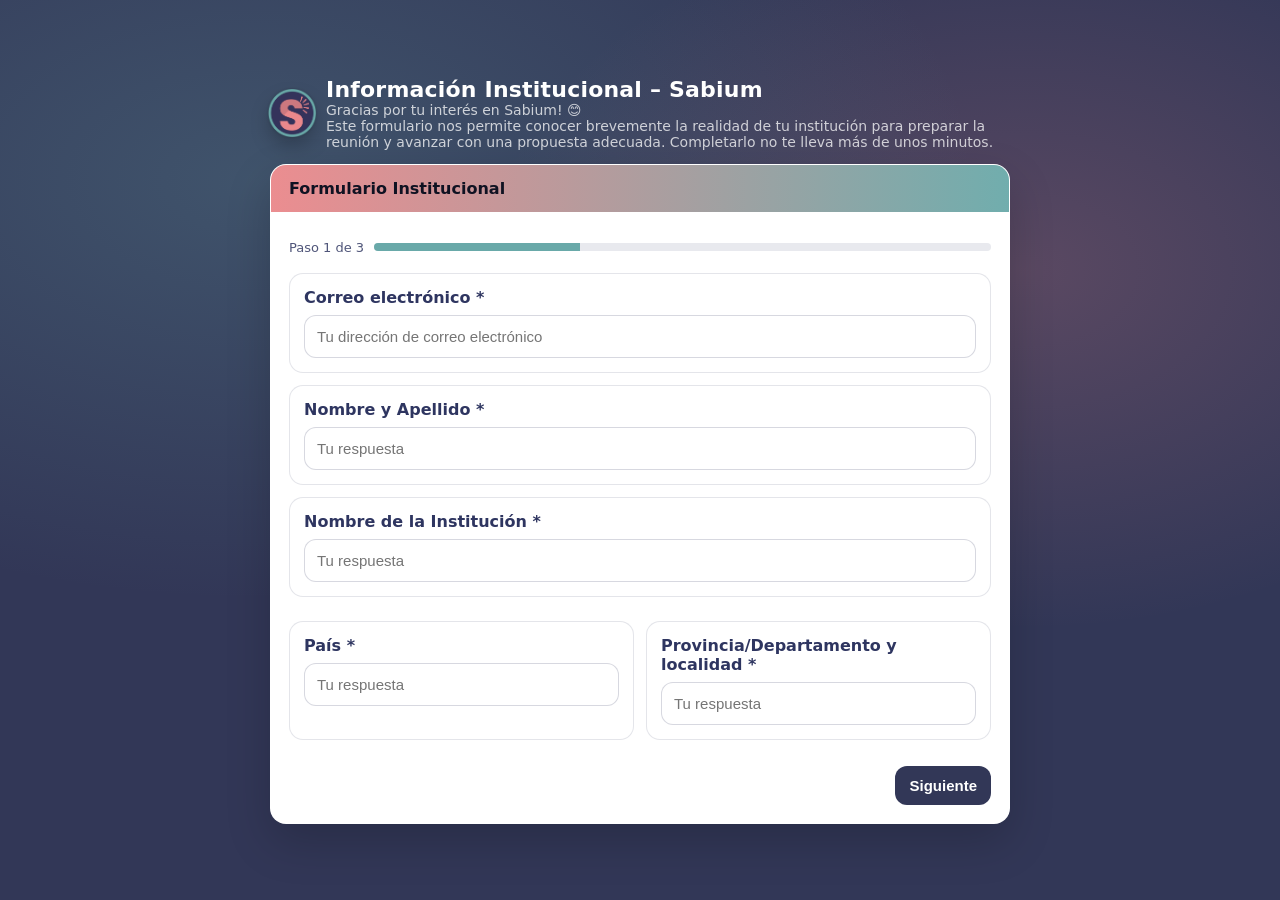
==== index.html @ 2eb3a2f1 "o" ====
<!doctype html>
<html lang="es">
<head>
  <meta charset="utf-8"/>
  <meta name="viewport" content="width=device-width, initial-scale=1"/>
  <title>Información institucional - Sabium</title>
  <link rel="icon" href="img/ISOTIPO_ISOTIPO.ico" type="image/x-icon">
  <link rel="stylesheet" href="style.css"/>

</head>
<body>
  <div class="wrap">
    <div class="brand">
      <div class="logo">
        <img src="img/ISOTIPO_ISOTIPO.png" alt="Sabium" style="width:50px; height:50px; object-fit:contain; filter: drop-shadow(0 0 1px rgba(0,0,0,.25));"/>
      </div>
      <div>
        <h1>Información Institucional – Sabium</h1>
        <p>Gracias por tu interés en Sabium! 😊 <br>
            Este formulario nos permite conocer brevemente la realidad de tu institución para preparar la reunión y avanzar con una propuesta adecuada. 
            Completarlo no te lleva más de unos minutos.</p>
      </div>
    </div>

    <div class="card">
      <div class="topbar">Formulario Institucional</div>
      <div class="content">

        <div class="progress">
          <div id="stepLabel">Paso 1 de 3</div>
          <div class="bar"><div id="barFill"></div></div>
        </div>

        <form id="f">
          <!-- STEP 1 -->
          <section class="step active" data-step="1">
            <div class="q">
              <label class="title">Correo electrónico *</label>
              <input type="email" name="email" required placeholder="Tu dirección de correo electrónico"/>
              <div class="err" data-err-for="email">Este dato es obligatorio.</div>
            </div>

            <div class="q">
              <label class="title">Nombre y Apellido *</label>
              <input type="text" name="nombre_apellido" required placeholder="Tu respuesta"/>
              <div class="err" data-err-for="nombre_apellido">Este dato es obligatorio.</div>
            </div>

            <div class="q">
              <label class="title">Nombre de la Institución *</label>
              <input type="text" name="institucion" required placeholder="Tu respuesta"/>
              <div class="err" data-err-for="institucion">Este dato es obligatorio.</div>
            </div>

            <div class="row">
              <div class="q">
                <label class="title">País *</label>
                <input type="text" name="pais" required placeholder="Tu respuesta"/>
                <div class="err" data-err-for="pais">Este dato es obligatorio.</div>
              </div>
              <div class="q">
                <label class="title">Provincia/Departamento y localidad *</label>
                <input type="text" name="provincia_departamento_localidad" required placeholder="Tu respuesta"/>
                <div class="err" data-err-for="provincia_departamento_localidad">Este dato es obligatorio.</div>
              </div>
            </div>

            <div class="actions">
              <button type="button" class="btn-primary" id="next1">Siguiente</button>
            </div>
          </section>

          <!-- STEP 2 -->
          <section class="step" data-step="2">
            <div class="q">
              <label class="title">Cargo *</label>
              <div class="choices">
                <label class="pill"><input type="radio" name="cargo" value="Equipo Directivo" required> Equipo Directivo</label>
                <label class="pill"><input type="radio" name="cargo" value="Docente" required> Docente</label>
                <label class="pill"><input type="radio" name="cargo" value="Coordinador de área" required> Coordinador de área</label>
                <label class="pill"><input type="radio" name="cargo" value="Otros" required> Otros</label>
              </div>
              <div class="hint">Si elegís “Otros”, completá el campo debajo.</div>
              <input type="text" name="cargo_otro" placeholder="Especificar (solo si corresponde)"/>
              <div class="err" data-err-for="cargo">Este dato es obligatorio.</div>
              <div class="err" data-err-for="cargo_otro">Por favor, especificá el cargo.</div>
            </div>

            <div class="q">
              <label class="title">Tipo de Institución *</label>
              <div class="choices">
                <label class="pill"><input type="radio" name="tipo_institucion" value="Privada" required> Privada</label>
                <label class="pill"><input type="radio" name="tipo_institucion" value="Pública" required> Pública</label>
                <label class="pill"><input type="radio" name="tipo_institucion" value="Privada con aporte estatal" required> Privada con aporte estatal</label>
              </div>
              <div class="err" data-err-for="tipo_institucion">Este dato es obligatorio.</div>
            </div>

            <div class="q">
              <label class="title">Niveles educativos *</label>
              <div class="choices">
                <label class="pill"><input type="checkbox" name="niveles" value="Inicial"> Inicial</label>
                <label class="pill"><input type="checkbox" name="niveles" value="Primario"> Primario</label>
                <label class="pill"><input type="checkbox" name="niveles" value="Secundario"> Secundario</label>
                <label class="pill"><input type="checkbox" name="niveles" value="Terciario/Superior"> Terciario/Superior</label>
                <label class="pill"><input type="checkbox" name="niveles" value="Otros"> Otros</label>
              </div>
              <input type="text" name="niveles_otro" placeholder="Especificar (solo si corresponde)"/>
              <div class="err" data-err-for="niveles">Seleccioná al menos una opción.</div>
              <div class="err" data-err-for="niveles_otro">Por favor, especificá “Otros”.</div>
            </div>

            <div class="q">
              <label class="title">Turnos *</label>
              <div class="choices">
                <label class="pill"><input type="checkbox" name="turnos" value="Mañana"> Turno Mañana</label>
                <label class="pill"><input type="checkbox" name="turnos" value="Tarde"> Turno Tarde</label>
                <label class="pill"><input type="checkbox" name="turnos" value="Noche"> Turno Noche</label>
                <label class="pill"><input type="checkbox" name="turnos" value="Otros"> Otros</label>
              </div>
              <input type="text" name="turnos_otro" placeholder="Especificar (solo si corresponde)"/>
              <div class="err" data-err-for="turnos">Seleccioná al menos una opción.</div>
              <div class="err" data-err-for="turnos_otro">Por favor, especificá “Otros”.</div>
            </div>

            <div class="actions">
              <button type="button" class="btn-secondary" id="back2">Atrás</button>
              <button type="button" class="btn-primary" id="next2">Siguiente</button>
            </div>
          </section>

          <!-- STEP 3 -->
          <section class="step" data-step="3">
            <div class="q">
              <label class="title">Cantidad de divisiones por curso *</label>
              <input type="number" name="divisiones_por_curso" min="1" required placeholder="Ej: 2"/>
              <div class="err" data-err-for="divisiones_por_curso">Este dato es obligatorio.</div>
            </div>

            <div class="q">
              <label class="title">Cantidad de alumnos por curso *</label>
              <div class="choices">
                <label class="pill"><input type="radio" name="alumnos_por_curso" value="Menos de 15" required> Menos de 15</label>
                <label class="pill"><input type="radio" name="alumnos_por_curso" value="Entre 15 y 25" required> Entre 15 y 25</label>
                <label class="pill"><input type="radio" name="alumnos_por_curso" value="Entre 26 y 35" required> Entre 26 y 35</label>
                <label class="pill"><input type="radio" name="alumnos_por_curso" value="Más de 35" required> Más de 35</label>
              </div>
              <div class="err" data-err-for="alumnos_por_curso">Este dato es obligatorio.</div>
            </div>

            <div class="q">
              <label class="title">Cantidad de docentes *</label>
              <div class="choices">
                <label class="pill"><input type="radio" name="docentes" value="Menos de 20" required> Menos de 20</label>
                <label class="pill"><input type="radio" name="docentes" value="20-50" required> 20-50</label>
                <label class="pill"><input type="radio" name="docentes" value="50-100" required> 50-100</label>
                <label class="pill"><input type="radio" name="docentes" value="Más de 100" required> Más de 100</label>
              </div>
              <div class="err" data-err-for="docentes">Este dato es obligatorio.</div>
            </div>

            <div class="q">
              <label class="title">¿Participará un directivo en la reunión? *</label>
              <div class="choices">
                <label class="pill"><input type="radio" name="participa_directivo" value="Sí" required> Sí</label>
                <label class="pill"><input type="radio" name="participa_directivo" value="No"> No</label>
              </div>
              <div class="error" id="directivoError" style="display:none;">
                Para poder realizar la reunión, es necesario que participe al menos un directivo.
              </div>
              <div class="err" data-err-for="participa_directivo">Este dato es obligatorio.</div>
            </div>

            <div class="actions">
              <button type="button" class="btn-secondary" id="back3">Atrás</button>
              <button type="submit" class="btn-primary" id="submitBtn">Enviar</button>
            </div>

            <div class="loading" id="loading">Enviando…</div>
          </section>
        </form>

        <!-- THANK YOU -->
        <section class="step" id="thanksStep">
          <div class="thanks">
            <img class="thanks-logo" src="img/LOGO.png" alt="Sabium2" />
            <h2>¡Gracias! ✅</h2>
            <p>Registramos la información de tu institución. Para avanzar con la propuesta, coordinamos una reunión breve, donde analizamos la realidad institucional y resolvemos consultas. <br>
                Podés elegir el día y horario que les resulte más conveniente desde el botón.</p>
            <div class="cta">
              <a class="primary" id="meetingBtn" href="https://calendar.app.google/HNyue6BYVhpkneyp8" target="_blank" rel="noopener">Agendar reunión</a>
              <a class="secondary" id="copyBtn" href="#">Copiar link</a>
              <div class="small">Si no podés agendar ahora, podés hacerlo más tarde con el mismo enlace.</div>
            </div>
          </div>
        </section>

      </div>
    </div>
  </div>

<script>
  /** CONFIG **/
  const SCRIPT_URL = "https://script.google.com/macros/s/AKfycbx9vIDt5lS8w1Vi2FKogTk0KQ9uKfLbL-kZi8SuiH22WUjSf26qRYUIFQO-_eW28dhPjQ/exec"; // <-- pegá acá tu webapp
  const STORAGE_KEY = "sabium_form_draft_v1";

  const $ = (sel) => document.querySelector(sel);
  const $$ = (sel) => Array.from(document.querySelectorAll(sel));

  const steps = $$(".step[data-step]");
  const thanksStep = $("#thanksStep");
  const stepLabel = $("#stepLabel");
  const barFill = $("#barFill");

  function setProgress(step){
    stepLabel.textContent = `Paso ${step} de 3`;
    barFill.style.width = `${(step/3)*100}%`;
  }

  function showStep(n){
    steps.forEach(s => s.classList.remove("active"));
    thanksStep.classList.remove("active");
    $(`.step[data-step="${n}"]`).classList.add("active");
    setProgress(n);
    window.scrollTo({top:0, behavior:"smooth"});
  }

  function showThanks(meetingUrl){
    steps.forEach(s => s.classList.remove("active"));
    thanksStep.classList.add("active");
    $("#meetingBtn").href = meetingUrl || "#";
    $("#copyBtn").onclick = (e) => {
      e.preventDefault();
      if (!meetingUrl) return;
      navigator.clipboard.writeText(meetingUrl);
      $("#copyBtn").textContent = "Link copiado ✅";
      setTimeout(()=> $("#copyBtn").textContent = "Copiar link", 1600);
    };
  }

  function showErr(name, show){
    const el = document.querySelector(`[data-err-for="${name}"]`);
    if (!el) return;
    el.classList.toggle("show", !!show);
  }

  function getCheckedValues(name){
    return $$(`input[name="${name}"]:checked`).map(i => i.value);
  }

  function getRadioValue(name){
    const el = $(`input[name="${name}"]:checked`);
    return el ? el.value : "";
  }

  function draftSave(){
    const f = $("#f");
    const data = formToPayload(f);
    localStorage.setItem(STORAGE_KEY, JSON.stringify(data));
  }

  function draftLoad(){
    const raw = localStorage.getItem(STORAGE_KEY);
    if (!raw) return;
    let d;
    try { d = JSON.parse(raw); } catch { return; }

    // set basic inputs
    for (const [k,v] of Object.entries(d)){
      const field = document.querySelector(`[name="${k}"]`);
      if (!field) continue;

      if (Array.isArray(v)){
        v.forEach(val=>{
          const chk = document.querySelector(`input[name="${k}"][value="${val}"]`);
          if (chk) chk.checked = true;
        });
      } else {
        // radios handled below
        if (field.type === "radio" || field.type === "checkbox") continue;
        field.value = v;
      }
    }

    // radios
    ["cargo","tipo_institucion","alumnos_por_curso","docentes","participa_directivo"].forEach(name=>{
      const val = d[name];
      if (!val) return;
      const r = document.querySelector(`input[name="${name}"][value="${val}"]`);
      if (r) r.checked = true;
    });

    // checkboxes
    ["niveles","turnos"].forEach(name=>{
      const vals = d[name];
      if (!Array.isArray(vals)) return;
      vals.forEach(val=>{
        const c = document.querySelector(`input[name="${name}"][value="${val}"]`);
        if (c) c.checked = true;
      });
    });

    toggleConditionalHints();
  }

  function toggleConditionalHints(){
    const cargo = getRadioValue("cargo");
    showErr("cargo_otro", false);
    // show hint requirement only if "Otros"
    const cargoOtro = document.querySelector(`input[name="cargo_otro"]`);
    cargoOtro.required = (cargo === "Otros");

    const niveles = getCheckedValues("niveles");
    const nivelesOtro = document.querySelector(`input[name="niveles_otro"]`);
    nivelesOtro.required = niveles.includes("Otros");

    const turnos = getCheckedValues("turnos");
    const turnosOtro = document.querySelector(`input[name="turnos_otro"]`);
    turnosOtro.required = turnos.includes("Otros");

    const directivo = getRadioValue("participa_directivo");
    $("#directivoError").style.display = (directivo === "No") ? "block" : "none";
  }

  function formToPayload(form){
    const fd = new FormData(form);
    const payload = {};
    // simple fields
    ["email","nombre_apellido","institucion","pais","provincia_departamento_localidad",
     "cargo_otro","niveles_otro","turnos_otro","divisiones_por_curso"].forEach(k=>{
      payload[k] = (fd.get(k) || "").toString().trim();
    });

    payload.cargo = getRadioValue("cargo");
    payload.tipo_institucion = getRadioValue("tipo_institucion");
    payload.alumnos_por_curso = getRadioValue("alumnos_por_curso");
    payload.docentes = getRadioValue("docentes");
    payload.participa_directivo = getRadioValue("participa_directivo");

    payload.niveles = getCheckedValues("niveles");
    payload.turnos = getCheckedValues("turnos");

    // UTM (optional)
    const url = new URL(location.href);
    payload.utm_source = url.searchParams.get("utm_source") || "";
    payload.utm_medium = url.searchParams.get("utm_medium") || "";
    payload.utm_campaign = url.searchParams.get("utm_campaign") || "";
    payload.user_agent = navigator.userAgent;

    return payload;
  }

  function validateStep(stepNum){
    let ok = true;
    toggleConditionalHints();

    if (stepNum === 1){
      ["email","nombre_apellido","institucion","pais","provincia_departamento_localidad"].forEach(name=>{
        const v = $(`[name="${name}"]`).value.trim();
        const isValid = v.length > 0 && (name !== "email" || /^[^\s@]+@[^\s@]+\.[^\s@]+$/.test(v));
        showErr(name, !isValid);
        ok = ok && isValid;
      });
    }

    if (stepNum === 2){
      const cargo = getRadioValue("cargo");
      const tipo = getRadioValue("tipo_institucion");
      const niveles = getCheckedValues("niveles");
      const turnos = getCheckedValues("turnos");

      showErr("cargo", !cargo); ok = ok && !!cargo;
      showErr("tipo_institucion", !tipo); ok = ok && !!tipo;

      showErr("niveles", niveles.length === 0); ok = ok && niveles.length > 0;
      showErr("turnos", turnos.length === 0); ok = ok && turnos.length > 0;

      if (cargo === "Otros"){
        const v = $(`[name="cargo_otro"]`).value.trim();
        const isValid = v.length > 0;
        showErr("cargo_otro", !isValid);
        ok = ok && isValid;
      }

      if (niveles.includes("Otros")){
        const v = $(`[name="niveles_otro"]`).value.trim();
        const isValid = v.length > 0;
        showErr("niveles_otro", !isValid);
        ok = ok && isValid;
      }

      if (turnos.includes("Otros")){
        const v = $(`[name="turnos_otro"]`).value.trim();
        const isValid = v.length > 0;
        showErr("turnos_otro", !isValid);
        ok = ok && isValid;
      }
    }

    if (stepNum === 3){
      const div = $(`[name="divisiones_por_curso"]`).value.trim();
      const a = getRadioValue("alumnos_por_curso");
      const d = getRadioValue("docentes");
      const dir = getRadioValue("participa_directivo");

      const divOk = div !== "" && Number(div) >= 1;
      showErr("divisiones_por_curso", !divOk); ok = ok && divOk;

      showErr("alumnos_por_curso", !a); ok = ok && !!a;
      showErr("docentes", !d); ok = ok && !!d;
      showErr("participa_directivo", !dir); ok = ok && !!dir;
    }

    return ok;
  }

  // Navigation buttons
  $("#next1").onclick = () => { if (validateStep(1)) { draftSave(); showStep(2); } };
  $("#back2").onclick = () => { draftSave(); showStep(1); };
  $("#next2").onclick = () => { if (validateStep(2)) { draftSave(); showStep(3); } };
  $("#back3").onclick = () => { draftSave(); showStep(2); };

  // Live draft save & conditional hints
  $("#f").addEventListener("input", () => { toggleConditionalHints(); draftSave(); });
  $("#f").addEventListener("change", () => { toggleConditionalHints(); draftSave(); });

  // Submit
  $("#f").addEventListener("submit", async (e) => {
    e.preventDefault();
    if (!validateStep(3)) return;

    $("#submitBtn").disabled = true;
    $("#loading").classList.add("show");

    const payload = formToPayload($("#f"));

    try {
      const res = await fetch(SCRIPT_URL, {
        method: "POST",
        headers: { "Content-Type":"text/plain;charset=utf-8" }, // Apps Script-friendly
        body: JSON.stringify(payload)
      });

      const json = await res.json().catch(()=> ({}));
      if (!json.ok) throw new Error(json.error || "No se pudo enviar.");

      localStorage.removeItem(STORAGE_KEY);
      showThanks(json.meeting_url);

    } catch (err) {
      alert("No pudimos enviar el formulario. Por favor, intentá nuevamente.\n\n" + err.message);
      $("#submitBtn").disabled = false;
      $("#loading").classList.remove("show");
    }
  });

  // init
  draftLoad();
  toggleConditionalHints();
  setProgress(1);

  
  const form = document.querySelector("form"); // o tu id: document.getElementById("tuFormId")
  const radios = document.querySelectorAll('input[name="participa_directivo"]');
  const msg = document.getElementById("directivoMsg");

  if (!form) console.warn("No se encontró <form>. Revisá el selector.");
  if (radios.length === 0) console.warn("No se encontraron radios 'participa_directivo'. Revisá el name.");

  function validateDirectivo() {
    const selected = document.querySelector('input[name="participa_directivo"]:checked');

    // si no eligió nada todavía, dejamos que required haga su trabajo
    if (!selected) {
      radios.forEach(r => r.setCustomValidity(""));
      if (msg) msg.style.display = "none";
      return true;
    }

    if (selected.value === "No") {
      // Bloquea el envío como si fuera un required incumplido
      radios.forEach(r => r.setCustomValidity("Para enviar, debe participar un directivo."));
      if (msg) msg.style.display = "block";
      return false;
    }

    // selected.value === "Si"
    radios.forEach(r => r.setCustomValidity(""));
    if (msg) msg.style.display = "none";
    return true;
  }

  // valida cuando cambian la selección
  radios.forEach(r => r.addEventListener("change", validateDirectivo));

  // valida al enviar
  form?.addEventListener("submit", function(e) {
    const ok = validateDirectivo();
    if (!ok) {
      e.preventDefault();
      // Esto muestra el tooltip nativo del navegador en el primer radio
      radios[0].reportValidity();
      msg?.scrollIntoView({ behavior: "smooth", block: "center" });
    }
  });

</script>
</body>
</html>
---- style.css ----
:root{
      --sabium-blue:#323757;
      --sabium-salmon:#ea878a;
      --sabium-mint:#69a9a9;
      --card:#ffffff;
      --muted: rgba(255,255,255,.75);
      --text:#0f1222;
      --border: rgba(35,42,87,.12);
      --shadow: 0 18px 45px rgba(0,0,0,.18);
      --radius:16px;
    }
    body{
      margin:0;
      font-family: system-ui, -apple-system, Segoe UI, Roboto, Arial, sans-serif;
      background: radial-gradient(1200px 700px at 20% 20%, rgba(105,169,169,.25), transparent 60%),
                  radial-gradient(900px 600px at 80% 30%, rgba(234,135,138,.22), transparent 60%),
                  var(--sabium-blue);
      color:#fff;
      min-height:100vh;
      display:flex;
      align-items:center;
      justify-content:center;
      padding:24px;
    }
    .wrap{ width:min(740px, 100%); }
    .brand{
      display:flex; align-items:center; gap:12px;
      margin: 0 0 14px 0;
    }
    .logo{
      width:44px; height:44px; border-radius:50%;
      background: linear-gradient(135deg, rgba(234,135,138,1), rgba(105,169,169,1));
      display:flex; align-items:center; justify-content:center;
      box-shadow: 0 10px 20px rgba(0,0,0,.25);
      font-weight:800;
    }
    .brand h1{ font-size:22px; margin:0; letter-spacing:.2px; }
    .brand p{ margin:0; color: var(--muted); font-size:14px; }

    .card{
      background: var(--card);
      color: var(--text);
      border-radius: var(--radius);
      box-shadow: var(--shadow);
      overflow:hidden;
      border: 1px solid rgba(255,255,255,.12);
    }
    .topbar{
      background: linear-gradient(90deg, rgba(234,135,138,.95), rgba(105,169,169,.95));
      padding: 14px 18px;
      color:#0f1222;
      font-weight:700;
    }
    .content{ padding: 18px; }

    .step{
      display:none;
      animation: fade .18s ease-out;
    }
    .step.active{ display:block; }
    @keyframes fade{ from{opacity:.6; transform:translateY(4px)} to{opacity:1; transform:none} }

    .progress{
      display:flex; align-items:center; justify-content:space-between;
      margin: 10px 0 18px;
      color: rgba(35,42,87,.8);
      font-size:13px;
    }
    .bar{
      height:8px; background: rgba(35,42,87,.10);
      border-radius: 999px; overflow:hidden;
      flex: 1; margin-left:10px;
    }
    .bar > div{ height:100%; width:0%; background: var(--sabium-mint); transition: width .2s; }

    .q{
      background:#fff;
      border:1px solid var(--border);
      border-radius: 14px;
      padding: 14px;
      margin: 12px 0;
    }
    .q label.title{
      display:block;
      font-weight:700;
      margin-bottom:8px;
      color: rgba(35,42,87,.95);
    }
    .hint{ font-size:12px; color: rgba(35,42,87,.65); margin-top:6px; }
    input[type="text"], input[type="email"], input[type="number"], select{
      width:100%;
      padding: 12px 12px;
      border-radius: 12px;
      border: 1px solid rgba(35,42,87,.18);
      font-size: 15px;
      outline:none;
    }
    input:focus, select:focus{
      border-color: rgba(105,169,169,.8);
      box-shadow: 0 0 0 4px rgba(105,169,169,.18);
    }

    .row{ display:grid; grid-template-columns:1fr 1fr; gap:12px; }
    @media (max-width:640px){ .row{ grid-template-columns:1fr; } }

    .choices{ display:grid; gap:8px; }
    .pill{
      display:flex; align-items:center; gap:10px;
      padding:10px 12px;
      border-radius: 999px;
      border:1px solid rgba(35,42,87,.14);
      background: rgba(35,42,87,.03);
      cursor:pointer;
    }
    .pill input{ transform:scale(1.05); }

    .err{ color:#b31225; font-size:13px; margin-top:8px; display:none; }
    .err.show{ display:block; }

    .actions{
      display:flex; gap:10px; justify-content:flex-end;
      margin-top: 14px;
    }
    button{
      border:0; border-radius: 12px;
      padding: 11px 14px;
      font-weight:700;
      cursor:pointer;
      font-size:15px;
    }
    .btn-secondary{
      background: rgba(35,42,87,.08);
      color: rgba(35,42,87,.9);
    }
    .btn-primary{
      background: var(--sabium-blue);
      color:#fff;
    }
    .btn-primary[disabled]{ opacity:.55; cursor:not-allowed; }

    .thanks{
      text-align:center;
      padding: 26px 16px 10px;
    }
    .thanks h2{ margin:0 0 8px; color: rgba(35,42,87,.95); }
    .thanks p{ margin:0 0 16px; color: rgba(35,42,87,.72); }
    .cta{
      display:flex; flex-direction:column; gap:10px;
      align-items:center; justify-content:center;
      margin-top: 12px;
    }
    .cta a{
      text-decoration:none;
      display:inline-block;
      padding: 12px 18px;
      border-radius: 12px;
      font-weight:800;
    }
    .cta a.primary{ background: var(--sabium-mint); color:#0f1222; }
    .cta a.secondary{
      border:1px solid rgba(35,42,87,.18);
      color: rgba(35,42,87,.9);
      background:#fff;
    }
    .small{ font-size:12px; color: rgba(35,42,87,.6); margin-top: 10px; }
    .loading{ display:none; margin-top: 10px; color: rgba(35,42,87,.65); }
    .loading.show{ display:block; }

    /* Reset básico */
* {
  box-sizing: border-box;
}

/* Contenedor general */
.form-container {
  max-width: 640px;
  width: 100%;
  margin: 0 auto;
  padding: 24px;
}

/* Cada pregunta */
.form-field {
  width: 100%;
  margin-bottom: 16px;
}

/* Inputs */
.form-field input,
.form-field select,
.form-field textarea {
  width: 100%;
  padding: 12px 14px;
  font-size: 14px;
  border-radius: 8px;
  border: 1px solid #ccc;
}

.thanks-logo{
  display:block;
  margin: 0 auto 18px;
  height: auto;
  width: min(320px, 85vw);   /* nunca más grande que 320px y se adapta al viewport */
  max-width: 100%;
  object-fit: contain;
  filter: drop-shadow(0 0 1px rgba(0,0,0,.25));
}
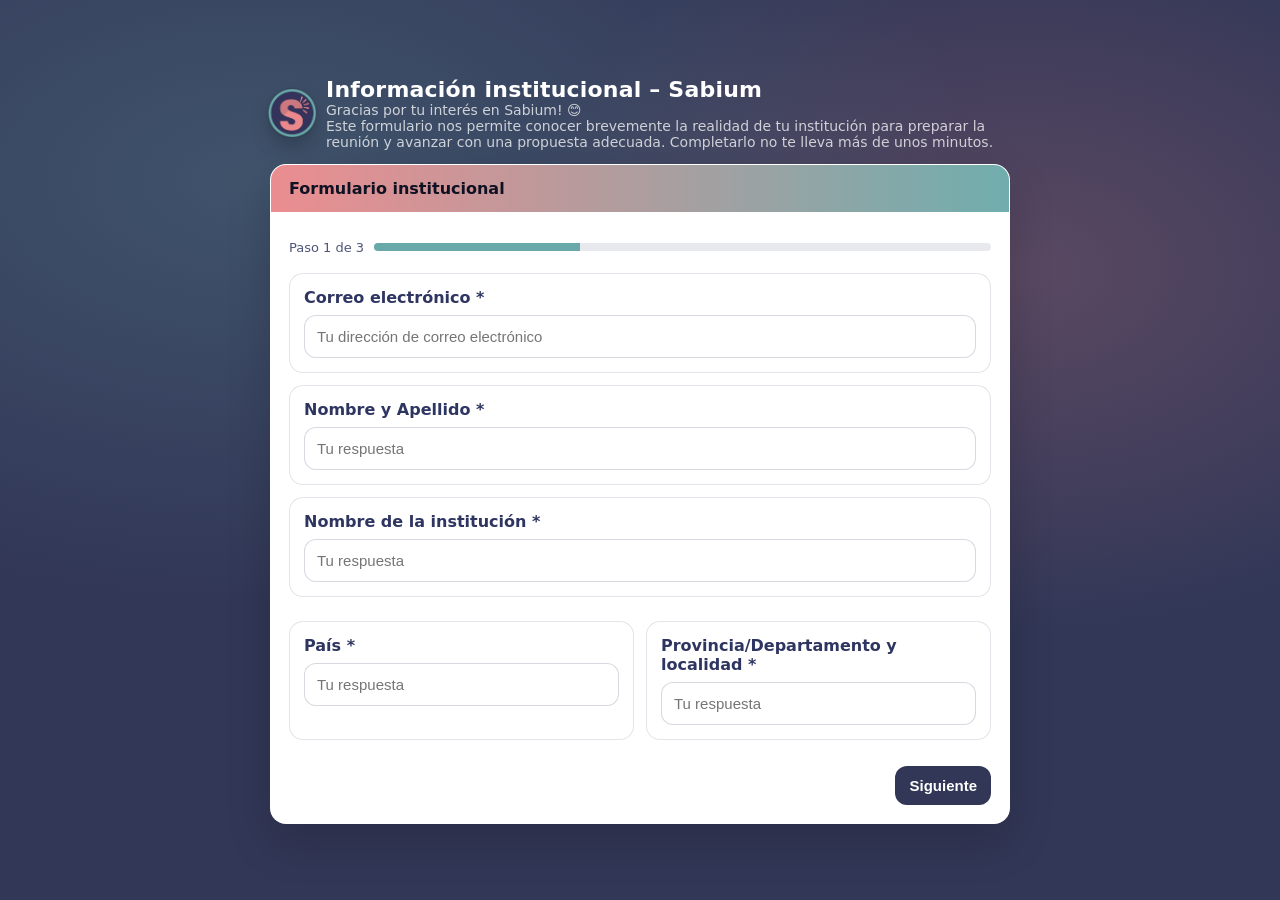
==== commit 2e7e09d3: "y" ====
--- a/index.html
+++ b/index.html
@@ -4,7 +4,6 @@
   <meta charset="utf-8"/>
   <meta name="viewport" content="width=device-width, initial-scale=1"/>
   <title>Información institucional - Sabium</title>
-  <link rel="icon" href="img/ISOTIPO_ISOTIPO.ico" type="image/x-icon">
   <link rel="stylesheet" href="style.css"/>
 
 </head>
@@ -15,7 +14,7 @@
         <img src="img/ISOTIPO_ISOTIPO.png" alt="Sabium" style="width:50px; height:50px; object-fit:contain; filter: drop-shadow(0 0 1px rgba(0,0,0,.25));"/>
       </div>
       <div>
-        <h1>Información Institucional – Sabium</h1>
+        <h1>Información institucional – Sabium</h1>
         <p>Gracias por tu interés en Sabium! 😊 <br>
             Este formulario nos permite conocer brevemente la realidad de tu institución para preparar la reunión y avanzar con una propuesta adecuada. 
             Completarlo no te lleva más de unos minutos.</p>
@@ -23,7 +22,7 @@
     </div>
 
     <div class="card">
-      <div class="topbar">Formulario Institucional</div>
+      <div class="topbar">Formulario institucional</div>
       <div class="content">
 
         <div class="progress">
@@ -47,7 +46,7 @@
             </div>
 
             <div class="q">
-              <label class="title">Nombre de la Institución *</label>
+              <label class="title">Nombre de la institución *</label>
               <input type="text" name="institucion" required placeholder="Tu respuesta"/>
               <div class="err" data-err-for="institucion">Este dato es obligatorio.</div>
             </div>
@@ -87,7 +86,7 @@
             </div>
 
             <div class="q">
-              <label class="title">Tipo de Institución *</label>
+              <label class="title">Tipo de institución *</label>
               <div class="choices">
                 <label class="pill"><input type="radio" name="tipo_institucion" value="Privada" required> Privada</label>
                 <label class="pill"><input type="radio" name="tipo_institucion" value="Pública" required> Pública</label>
@@ -183,7 +182,7 @@
         <!-- THANK YOU -->
         <section class="step" id="thanksStep">
           <div class="thanks">
-            <img class="thanks-logo" src="img/LOGO.png" alt="Sabium2" />
+            <img src="img/LOGO.png" alt="Sabium2" style="width:300px; height:86,7px; filter: drop-shadow(0 0 1px rgba(0,0,0,.25)); "/>
             <h2>¡Gracias! ✅</h2>
             <p>Registramos la información de tu institución. Para avanzar con la propuesta, coordinamos una reunión breve, donde analizamos la realidad institucional y resolvemos consultas. <br>
                 Podés elegir el día y horario que les resulte más conveniente desde el botón.</p>
@@ -201,7 +200,7 @@
 
 <script>
   /** CONFIG **/
-  const SCRIPT_URL = "https://script.google.com/macros/s/AKfycbx9vIDt5lS8w1Vi2FKogTk0KQ9uKfLbL-kZi8SuiH22WUjSf26qRYUIFQO-_eW28dhPjQ/exec"; // <-- pegá acá tu webapp
+  const SCRIPT_URL = "https://script.google.com/macros/s/AKfycbw9JEqEJPqUpHwCrDVq3S7HthIsa7wwffvn7tvTZdL_jgFLBB74pr3O2vhlN-u_Gzb4zA/exec"; // <-- pegá acá tu webapp
   const STORAGE_KEY = "sabium_form_draft_v1";
 
   const $ = (sel) => document.querySelector(sel);
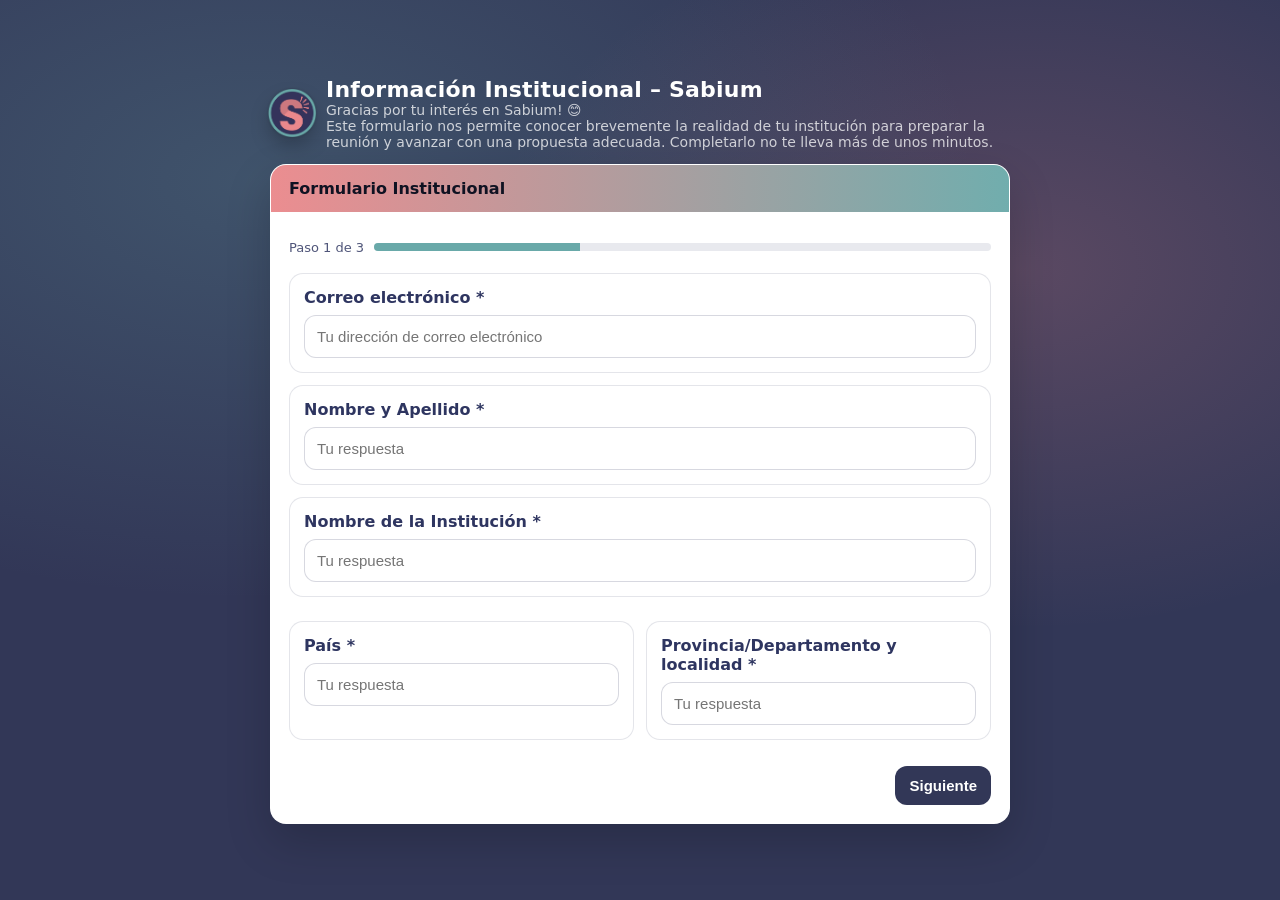
==== commit 0f17701a: "commit" ====
--- a/index.html
+++ b/index.html
@@ -4,6 +4,7 @@
   <meta charset="utf-8"/>
   <meta name="viewport" content="width=device-width, initial-scale=1"/>
   <title>Información institucional - Sabium</title>
+  <link rel="icon" href="img/ISOTIPO_ISOTIPO.ico" type="image/x-icon">
   <link rel="stylesheet" href="style.css"/>
 
 </head>
@@ -14,7 +15,7 @@
         <img src="img/ISOTIPO_ISOTIPO.png" alt="Sabium" style="width:50px; height:50px; object-fit:contain; filter: drop-shadow(0 0 1px rgba(0,0,0,.25));"/>
       </div>
       <div>
-        <h1>Información institucional – Sabium</h1>
+        <h1>Información Institucional – Sabium</h1>
         <p>Gracias por tu interés en Sabium! 😊 <br>
             Este formulario nos permite conocer brevemente la realidad de tu institución para preparar la reunión y avanzar con una propuesta adecuada. 
             Completarlo no te lleva más de unos minutos.</p>
@@ -22,7 +23,7 @@
     </div>
 
     <div class="card">
-      <div class="topbar">Formulario institucional</div>
+      <div class="topbar">Formulario Institucional</div>
       <div class="content">
 
         <div class="progress">
@@ -46,7 +47,7 @@
             </div>
 
             <div class="q">
-              <label class="title">Nombre de la institución *</label>
+              <label class="title">Nombre de la Institución *</label>
               <input type="text" name="institucion" required placeholder="Tu respuesta"/>
               <div class="err" data-err-for="institucion">Este dato es obligatorio.</div>
             </div>
@@ -86,7 +87,7 @@
             </div>
 
             <div class="q">
-              <label class="title">Tipo de institución *</label>
+              <label class="title">Tipo de Institución *</label>
               <div class="choices">
                 <label class="pill"><input type="radio" name="tipo_institucion" value="Privada" required> Privada</label>
                 <label class="pill"><input type="radio" name="tipo_institucion" value="Pública" required> Pública</label>
@@ -200,7 +201,7 @@
 
 <script>
   /** CONFIG **/
-  const SCRIPT_URL = "https://script.google.com/macros/s/AKfycbw9JEqEJPqUpHwCrDVq3S7HthIsa7wwffvn7tvTZdL_jgFLBB74pr3O2vhlN-u_Gzb4zA/exec"; // <-- pegá acá tu webapp
+  const SCRIPT_URL = "https://script.google.com/macros/s/AKfycbyAG0SjSPOjrtf18E_3ZNfovhX5OOQkHpfmDVibfVOqgnRLtigbFKc29LhUwK1yU4I5fA/exec"; // <-- pegá acá tu webapp
   const STORAGE_KEY = "sabium_form_draft_v1";
 
   const $ = (sel) => document.querySelector(sel);
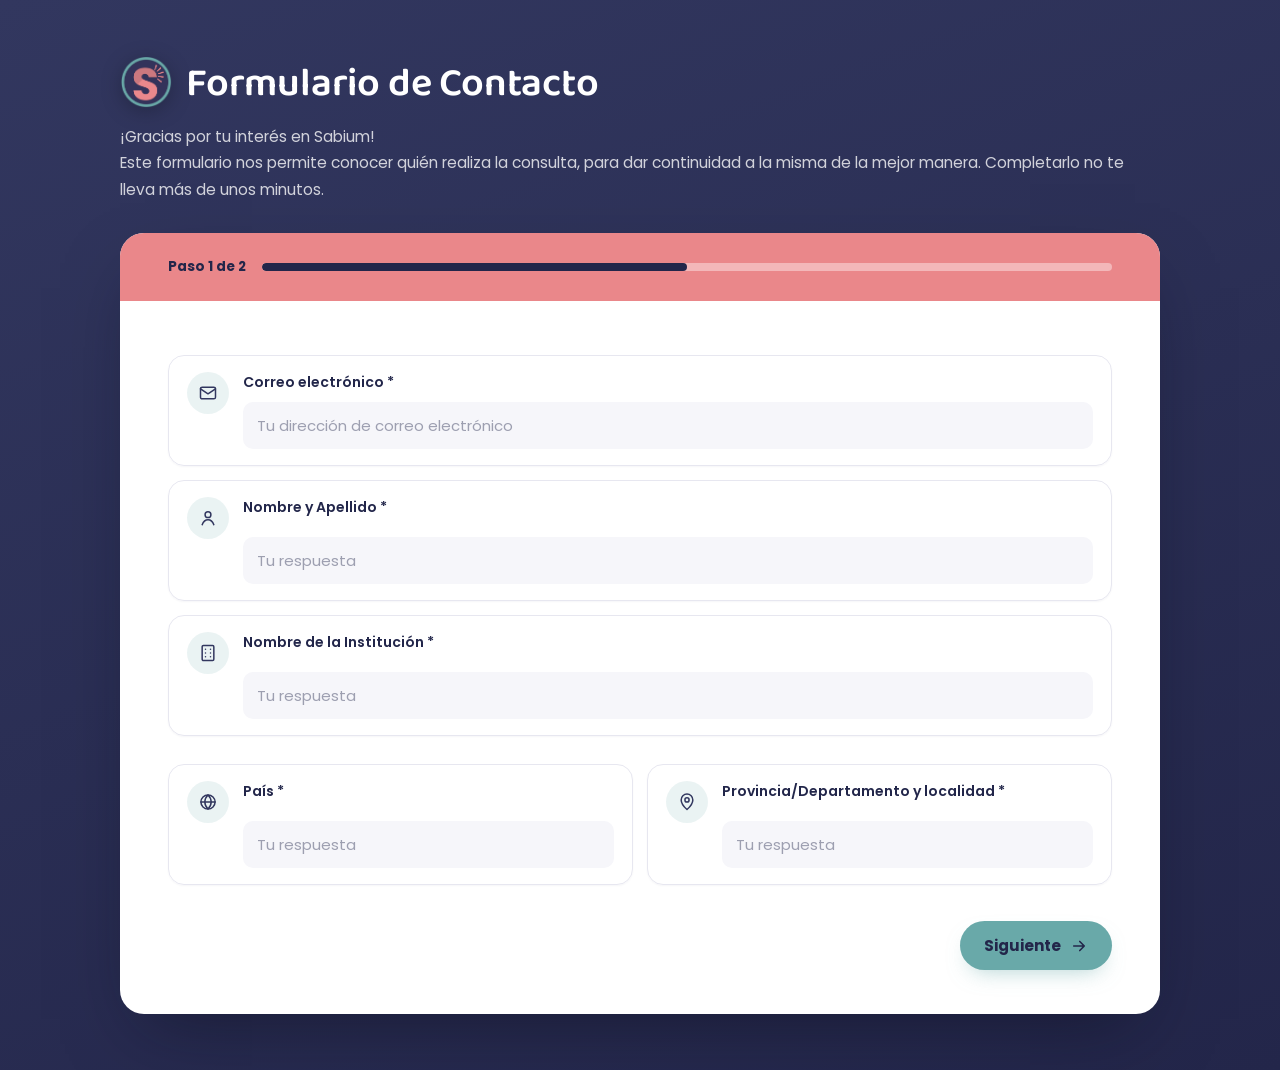
==== commit 6787f0cb: "c" ====
--- a/index.html
+++ b/index.html
@@ -5,195 +5,169 @@
   <meta name="viewport" content="width=device-width, initial-scale=1"/>
   <title>Información institucional - Sabium</title>
   <link rel="icon" href="img/ISOTIPO_ISOTIPO.ico" type="image/x-icon">
+  <link rel="preconnect" href="https://fonts.googleapis.com">
+  <link rel="preconnect" href="https://fonts.gstatic.com" crossorigin>
+  <link href="https://fonts.googleapis.com/css2?family=Baloo+Chettan+2:wght@500;600;700&family=Poppins:wght@400;500;600;700&display=swap" rel="stylesheet">
   <link rel="stylesheet" href="style.css"/>
-
 </head>
 <body>
+
   <div class="wrap">
-    <div class="brand">
-      <div class="logo">
-        <img src="img/ISOTIPO_ISOTIPO.png" alt="Sabium" style="width:50px; height:50px; object-fit:contain; filter: drop-shadow(0 0 1px rgba(0,0,0,.25));"/>
+
+    <header class="hero">
+      <div class="hero-top">
+        <img src="img/ISOTIPO_ISOTIPO.png" alt="Sabium" class="brand-logo"/>
+        <h1>Formulario de Contacto</h1>
       </div>
-      <div>
-        <h1>Información Institucional – Sabium</h1>
-        <p>Gracias por tu interés en Sabium! 😊 <br>
-            Este formulario nos permite conocer brevemente la realidad de tu institución para preparar la reunión y avanzar con una propuesta adecuada. 
-            Completarlo no te lleva más de unos minutos.</p>
-      </div>
-    </div>
-
-    <div class="card">
-      <div class="topbar">Formulario Institucional</div>
-      <div class="content">
-
+      <p>¡Gracias por tu interés en Sabium!<br>
+          Este formulario nos permite conocer quién realiza la consulta, para dar continuidad a la misma de la mejor manera.
+          Completarlo no te lleva más de unos minutos.</p>
+    </header>
+
+    <div class="panel">
+
+      <div class="panel-header">
         <div class="progress">
-          <div id="stepLabel">Paso 1 de 3</div>
+          <div id="stepLabel">Paso 1 de 2</div>
           <div class="bar"><div id="barFill"></div></div>
         </div>
-
-        <form id="f">
-          <!-- STEP 1 -->
-          <section class="step active" data-step="1">
-            <div class="q">
+      </div>
+
+      <div class="panel-body">
+
+      <form id="f">
+        <!-- STEP 1 -->
+        <section class="step active" data-step="1">
+
+          <div class="q">
+            <div class="q-icon">
+              <svg viewBox="0 0 24 24" fill="none" stroke="currentColor" stroke-width="1.8" stroke-linecap="round" stroke-linejoin="round"><rect x="3" y="5" width="18" height="14" rx="2"/><path d="M3 7l9 6 9-6"/></svg>
+            </div>
+            <div class="q-body">
               <label class="title">Correo electrónico *</label>
               <input type="email" name="email" required placeholder="Tu dirección de correo electrónico"/>
               <div class="err" data-err-for="email">Este dato es obligatorio.</div>
             </div>
-
-            <div class="q">
+          </div>
+
+          <div class="q">
+            <div class="q-icon">
+              <svg viewBox="0 0 24 24" fill="none" stroke="currentColor" stroke-width="1.8" stroke-linecap="round" stroke-linejoin="round"><circle cx="12" cy="8" r="3.5"/><path d="M5 20c1.5-4 4.5-6 7-6s5.5 2 7 6"/></svg>
+            </div>
+            <div class="q-body">
               <label class="title">Nombre y Apellido *</label>
               <input type="text" name="nombre_apellido" required placeholder="Tu respuesta"/>
               <div class="err" data-err-for="nombre_apellido">Este dato es obligatorio.</div>
             </div>
-
-            <div class="q">
+          </div>
+
+          <div class="q">
+            <div class="q-icon">
+              <svg viewBox="0 0 24 24" fill="none" stroke="currentColor" stroke-width="1.8" stroke-linecap="round" stroke-linejoin="round"><rect x="5" y="3" width="14" height="18" rx="1.5"/><line x1="9" y1="7.5" x2="9.01" y2="7.5"/><line x1="15" y1="7.5" x2="15.01" y2="7.5"/><line x1="9" y1="12" x2="9.01" y2="12"/><line x1="15" y1="12" x2="15.01" y2="12"/><line x1="9" y1="16.5" x2="9.01" y2="16.5"/><line x1="15" y1="16.5" x2="15.01" y2="16.5"/></svg>
+            </div>
+            <div class="q-body">
               <label class="title">Nombre de la Institución *</label>
               <input type="text" name="institucion" required placeholder="Tu respuesta"/>
               <div class="err" data-err-for="institucion">Este dato es obligatorio.</div>
             </div>
-
-            <div class="row">
-              <div class="q">
+          </div>
+
+          <div class="row">
+            <div class="q">
+              <div class="q-icon">
+                <svg viewBox="0 0 24 24" fill="none" stroke="currentColor" stroke-width="1.8" stroke-linecap="round" stroke-linejoin="round"><circle cx="12" cy="12" r="8.5"/><path d="M3.5 12h17M12 3.5c2.5 2.5 3.8 5.5 3.8 8.5s-1.3 6-3.8 8.5c-2.5-2.5-3.8-5.5-3.8-8.5s1.3-6 3.8-8.5z"/></svg>
+              </div>
+              <div class="q-body">
                 <label class="title">País *</label>
                 <input type="text" name="pais" required placeholder="Tu respuesta"/>
                 <div class="err" data-err-for="pais">Este dato es obligatorio.</div>
               </div>
-              <div class="q">
+            </div>
+            <div class="q">
+              <div class="q-icon">
+                <svg viewBox="0 0 24 24" fill="none" stroke="currentColor" stroke-width="1.8" stroke-linecap="round" stroke-linejoin="round"><path d="M12 21s-7-6.2-7-11.5A7 7 0 0 1 19 9.5C19 14.8 12 21 12 21z"/><circle cx="12" cy="9.5" r="2.5"/></svg>
+              </div>
+              <div class="q-body">
                 <label class="title">Provincia/Departamento y localidad *</label>
                 <input type="text" name="provincia_departamento_localidad" required placeholder="Tu respuesta"/>
                 <div class="err" data-err-for="provincia_departamento_localidad">Este dato es obligatorio.</div>
               </div>
             </div>
-
-            <div class="actions">
-              <button type="button" class="btn-primary" id="next1">Siguiente</button>
-            </div>
-          </section>
-
-          <!-- STEP 2 -->
-          <section class="step" data-step="2">
-            <div class="q">
+          </div>
+
+          <div class="actions">
+            <button type="button" class="btn-primary" id="next1">
+              Siguiente
+              <svg viewBox="0 0 24 24" fill="none" stroke="currentColor" stroke-width="2.2" stroke-linecap="round" stroke-linejoin="round"><path d="M5 12h14M13 6l6 6-6 6"/></svg>
+            </button>
+          </div>
+        </section>
+
+        <!-- STEP 2 -->
+        <section class="step" data-step="2">
+
+          <div class="q">
+            <div class="q-icon">
+              <svg viewBox="0 0 24 24" fill="none" stroke="currentColor" stroke-width="1.8" stroke-linecap="round" stroke-linejoin="round"><rect x="3" y="7.5" width="18" height="12" rx="1.5"/><path d="M8 7.5V6a2 2 0 0 1 2-2h4a2 2 0 0 1 2 2v1.5M3 12.5h18"/></svg>
+            </div>
+            <div class="q-body">
               <label class="title">Cargo *</label>
               <div class="choices">
-                <label class="pill"><input type="radio" name="cargo" value="Equipo Directivo" required> Equipo Directivo</label>
-                <label class="pill"><input type="radio" name="cargo" value="Docente" required> Docente</label>
-                <label class="pill"><input type="radio" name="cargo" value="Coordinador de área" required> Coordinador de área</label>
-                <label class="pill"><input type="radio" name="cargo" value="Otros" required> Otros</label>
-              </div>
-              <div class="hint">Si elegís “Otros”, completá el campo debajo.</div>
+                <label class="pill"><input type="radio" name="cargo" value="Equipo Directivo" required><span>Equipo Directivo</span></label>
+                <label class="pill"><input type="radio" name="cargo" value="Docente" required><span>Docente</span></label>
+                <label class="pill"><input type="radio" name="cargo" value="Coordinador de área" required><span>Coordinador de área</span></label>
+                <label class="pill"><input type="radio" name="cargo" value="Otros" required><span>Otros</span></label>
+              </div>
+              <div class="hint">Si elegís "Otros", completá el campo debajo.</div>
               <input type="text" name="cargo_otro" placeholder="Especificar (solo si corresponde)"/>
               <div class="err" data-err-for="cargo">Este dato es obligatorio.</div>
               <div class="err" data-err-for="cargo_otro">Por favor, especificá el cargo.</div>
             </div>
-
-            <div class="q">
+          </div>
+
+          <div class="q">
+            <div class="q-icon">
+              <svg viewBox="0 0 24 24" fill="none" stroke="currentColor" stroke-width="1.8" stroke-linecap="round" stroke-linejoin="round"><path d="M2 9l10-5 10 5-10 5-10-5z"/><path d="M6 11v5c0 1.5 2.7 3 6 3s6-1.5 6-3v-5"/></svg>
+            </div>
+            <div class="q-body">
               <label class="title">Tipo de Institución *</label>
               <div class="choices">
-                <label class="pill"><input type="radio" name="tipo_institucion" value="Privada" required> Privada</label>
-                <label class="pill"><input type="radio" name="tipo_institucion" value="Pública" required> Pública</label>
-                <label class="pill"><input type="radio" name="tipo_institucion" value="Privada con aporte estatal" required> Privada con aporte estatal</label>
+                <label class="pill"><input type="radio" name="tipo_institucion" value="Privada" required><span>Privada</span></label>
+                <label class="pill"><input type="radio" name="tipo_institucion" value="Pública" required><span>Pública</span></label>
+                <label class="pill"><input type="radio" name="tipo_institucion" value="Privada con aporte estatal" required><span>Privada con aporte estatal</span></label>
               </div>
               <div class="err" data-err-for="tipo_institucion">Este dato es obligatorio.</div>
             </div>
-
-            <div class="q">
-              <label class="title">Niveles educativos *</label>
-              <div class="choices">
-                <label class="pill"><input type="checkbox" name="niveles" value="Inicial"> Inicial</label>
-                <label class="pill"><input type="checkbox" name="niveles" value="Primario"> Primario</label>
-                <label class="pill"><input type="checkbox" name="niveles" value="Secundario"> Secundario</label>
-                <label class="pill"><input type="checkbox" name="niveles" value="Terciario/Superior"> Terciario/Superior</label>
-                <label class="pill"><input type="checkbox" name="niveles" value="Otros"> Otros</label>
-              </div>
-              <input type="text" name="niveles_otro" placeholder="Especificar (solo si corresponde)"/>
-              <div class="err" data-err-for="niveles">Seleccioná al menos una opción.</div>
-              <div class="err" data-err-for="niveles_otro">Por favor, especificá “Otros”.</div>
-            </div>
-
-            <div class="q">
-              <label class="title">Turnos *</label>
-              <div class="choices">
-                <label class="pill"><input type="checkbox" name="turnos" value="Mañana"> Turno Mañana</label>
-                <label class="pill"><input type="checkbox" name="turnos" value="Tarde"> Turno Tarde</label>
-                <label class="pill"><input type="checkbox" name="turnos" value="Noche"> Turno Noche</label>
-                <label class="pill"><input type="checkbox" name="turnos" value="Otros"> Otros</label>
-              </div>
-              <input type="text" name="turnos_otro" placeholder="Especificar (solo si corresponde)"/>
-              <div class="err" data-err-for="turnos">Seleccioná al menos una opción.</div>
-              <div class="err" data-err-for="turnos_otro">Por favor, especificá “Otros”.</div>
-            </div>
-
-            <div class="actions">
-              <button type="button" class="btn-secondary" id="back2">Atrás</button>
-              <button type="button" class="btn-primary" id="next2">Siguiente</button>
-            </div>
-          </section>
-
-          <!-- STEP 3 -->
-          <section class="step" data-step="3">
-            <div class="q">
-              <label class="title">Cantidad de divisiones por curso *</label>
-              <input type="number" name="divisiones_por_curso" min="1" required placeholder="Ej: 2"/>
-              <div class="err" data-err-for="divisiones_por_curso">Este dato es obligatorio.</div>
-            </div>
-
-            <div class="q">
-              <label class="title">Cantidad de alumnos por curso *</label>
-              <div class="choices">
-                <label class="pill"><input type="radio" name="alumnos_por_curso" value="Menos de 15" required> Menos de 15</label>
-                <label class="pill"><input type="radio" name="alumnos_por_curso" value="Entre 15 y 25" required> Entre 15 y 25</label>
-                <label class="pill"><input type="radio" name="alumnos_por_curso" value="Entre 26 y 35" required> Entre 26 y 35</label>
-                <label class="pill"><input type="radio" name="alumnos_por_curso" value="Más de 35" required> Más de 35</label>
-              </div>
-              <div class="err" data-err-for="alumnos_por_curso">Este dato es obligatorio.</div>
-            </div>
-
-            <div class="q">
-              <label class="title">Cantidad de docentes *</label>
-              <div class="choices">
-                <label class="pill"><input type="radio" name="docentes" value="Menos de 20" required> Menos de 20</label>
-                <label class="pill"><input type="radio" name="docentes" value="20-50" required> 20-50</label>
-                <label class="pill"><input type="radio" name="docentes" value="50-100" required> 50-100</label>
-                <label class="pill"><input type="radio" name="docentes" value="Más de 100" required> Más de 100</label>
-              </div>
-              <div class="err" data-err-for="docentes">Este dato es obligatorio.</div>
-            </div>
-
-            <div class="q">
-              <label class="title">¿Participará un directivo en la reunión? *</label>
-              <div class="choices">
-                <label class="pill"><input type="radio" name="participa_directivo" value="Sí" required> Sí</label>
-                <label class="pill"><input type="radio" name="participa_directivo" value="No"> No</label>
-              </div>
-              <div class="error" id="directivoError" style="display:none;">
-                Para poder realizar la reunión, es necesario que participe al menos un directivo.
-              </div>
-              <div class="err" data-err-for="participa_directivo">Este dato es obligatorio.</div>
-            </div>
-
-            <div class="actions">
-              <button type="button" class="btn-secondary" id="back3">Atrás</button>
-              <button type="submit" class="btn-primary" id="submitBtn">Enviar</button>
-            </div>
-
-            <div class="loading" id="loading">Enviando…</div>
-          </section>
-        </form>
-
-        <!-- THANK YOU -->
-        <section class="step" id="thanksStep">
-          <div class="thanks">
-            <img src="img/LOGO.png" alt="Sabium2" style="width:300px; height:86,7px; filter: drop-shadow(0 0 1px rgba(0,0,0,.25)); "/>
-            <h2>¡Gracias! ✅</h2>
-            <p>Registramos la información de tu institución. Para avanzar con la propuesta, coordinamos una reunión breve, donde analizamos la realidad institucional y resolvemos consultas. <br>
-                Podés elegir el día y horario que les resulte más conveniente desde el botón.</p>
-            <div class="cta">
-              <a class="primary" id="meetingBtn" href="https://calendar.app.google/HNyue6BYVhpkneyp8" target="_blank" rel="noopener">Agendar reunión</a>
-              <a class="secondary" id="copyBtn" href="#">Copiar link</a>
-              <div class="small">Si no podés agendar ahora, podés hacerlo más tarde con el mismo enlace.</div>
-            </div>
+          </div>
+
+          <div class="actions">
+            <button type="button" class="btn-secondary" id="back2">Atrás</button>
+            <button type="submit" class="btn-primary" id="submitBtn">
+              Enviar
+              <svg viewBox="0 0 24 24" fill="none" stroke="currentColor" stroke-width="2.2" stroke-linecap="round" stroke-linejoin="round"><path d="M5 12h14M13 6l6 6-6 6"/></svg>
+            </button>
           </div>
         </section>
+
+        <div class="loading" id="loading">Enviando…</div>
+      </form>
+
+      <!-- THANK YOU -->
+      <section class="step" id="thanksStep">
+        <div class="thanks">
+          <img src="img/LOGO.png" alt="Sabium" class="thanks-logo"/>
+          <h2>¡Gracias!</h2>
+          <p>Registramos tu consulta. Para seguir la conversación o contarnos qué querés saber puntualmente sobre Sabium, escribinos por WhatsApp.</p>
+          <div class="cta">
+            <a class="primary" id="whatsappBtn" href="https://wa.me/5491100000000" target="_blank" rel="noopener">
+              <svg width="20" height="20" viewBox="0 0 24 24" fill="currentColor" xmlns="http://www.w3.org/2000/svg" aria-hidden="true">
+                <path d="M12.04 2C6.58 2 2.13 6.45 2.13 11.91c0 1.69.44 3.35 1.28 4.81L2 22l5.42-1.42a9.87 9.87 0 0 0 4.62 1.18h.01c5.46 0 9.91-4.45 9.91-9.91 0-2.65-1.03-5.14-2.9-7.01A9.82 9.82 0 0 0 12.04 2zm0 18.12h-.01a8.2 8.2 0 0 1-4.18-1.14l-.3-.18-3.12.82.83-3.04-.19-.31a8.22 8.22 0 0 1-1.26-4.36c0-4.54 3.7-8.24 8.25-8.24 2.2 0 4.27.86 5.83 2.42a8.18 8.18 0 0 1 2.41 5.83c0 4.55-3.7 8.2-8.26 8.2zm4.52-6.16c-.25-.12-1.47-.72-1.69-.81-.23-.08-.39-.12-.56.13-.17.25-.64.8-.78.97-.15.17-.29.19-.54.06-.25-.12-1.05-.39-2-1.23-.74-.66-1.24-1.47-1.39-1.72-.14-.25-.02-.38.11-.51.11-.11.25-.29.37-.43.12-.15.16-.25.25-.42.08-.17.04-.31-.02-.44-.06-.12-.56-1.35-.77-1.85-.2-.48-.41-.42-.56-.43-.14-.01-.31-.01-.48-.01-.17 0-.44.06-.67.31-.23.25-.87.85-.87 2.08 0 1.23.89 2.42 1.02 2.59.12.17 1.75 2.67 4.24 3.74.59.26 1.05.41 1.41.52.59.19 1.13.16 1.55.1.47-.07 1.47-.6 1.68-1.18.21-.58.21-1.08.15-1.18-.06-.1-.23-.16-.48-.28z"/>
+              </svg>
+              Escribir por WhatsApp
+            </a>
+          </div>
+        </div>
+      </section>
 
       </div>
     </div>
@@ -212,9 +186,11 @@
   const stepLabel = $("#stepLabel");
   const barFill = $("#barFill");
 
+  const TOTAL_STEPS = 2;
+
   function setProgress(step){
-    stepLabel.textContent = `Paso ${step} de 3`;
-    barFill.style.width = `${(step/3)*100}%`;
+    stepLabel.textContent = `Paso ${step} de ${TOTAL_STEPS}`;
+    barFill.style.width = `${(step/TOTAL_STEPS)*100}%`;
   }
 
   function showStep(n){
@@ -225,27 +201,18 @@
     window.scrollTo({top:0, behavior:"smooth"});
   }
 
-  function showThanks(meetingUrl){
+  function showThanks(){
     steps.forEach(s => s.classList.remove("active"));
+    $(".panel-header").style.display = "none";
+    $("#loading").classList.remove("show");
+    $("#f").style.display = "none";
     thanksStep.classList.add("active");
-    $("#meetingBtn").href = meetingUrl || "#";
-    $("#copyBtn").onclick = (e) => {
-      e.preventDefault();
-      if (!meetingUrl) return;
-      navigator.clipboard.writeText(meetingUrl);
-      $("#copyBtn").textContent = "Link copiado ✅";
-      setTimeout(()=> $("#copyBtn").textContent = "Copiar link", 1600);
-    };
   }
 
   function showErr(name, show){
     const el = document.querySelector(`[data-err-for="${name}"]`);
     if (!el) return;
     el.classList.toggle("show", !!show);
-  }
-
-  function getCheckedValues(name){
-    return $$(`input[name="${name}"]:checked`).map(i => i.value);
   }
 
   function getRadioValue(name){
@@ -265,82 +232,41 @@
     let d;
     try { d = JSON.parse(raw); } catch { return; }
 
-    // set basic inputs
-    for (const [k,v] of Object.entries(d)){
+    // campos de texto simples
+    ["email","nombre_apellido","institucion","pais","provincia_departamento_localidad","cargo_otro"].forEach(k=>{
       const field = document.querySelector(`[name="${k}"]`);
-      if (!field) continue;
-
-      if (Array.isArray(v)){
-        v.forEach(val=>{
-          const chk = document.querySelector(`input[name="${k}"][value="${val}"]`);
-          if (chk) chk.checked = true;
-        });
-      } else {
-        // radios handled below
-        if (field.type === "radio" || field.type === "checkbox") continue;
-        field.value = v;
-      }
-    }
+      if (field && typeof d[k] === "string") field.value = d[k];
+    });
 
     // radios
-    ["cargo","tipo_institucion","alumnos_por_curso","docentes","participa_directivo"].forEach(name=>{
+    ["cargo","tipo_institucion"].forEach(name=>{
       const val = d[name];
       if (!val) return;
       const r = document.querySelector(`input[name="${name}"][value="${val}"]`);
       if (r) r.checked = true;
     });
 
-    // checkboxes
-    ["niveles","turnos"].forEach(name=>{
-      const vals = d[name];
-      if (!Array.isArray(vals)) return;
-      vals.forEach(val=>{
-        const c = document.querySelector(`input[name="${name}"][value="${val}"]`);
-        if (c) c.checked = true;
-      });
-    });
-
     toggleConditionalHints();
   }
 
   function toggleConditionalHints(){
     const cargo = getRadioValue("cargo");
     showErr("cargo_otro", false);
-    // show hint requirement only if "Otros"
     const cargoOtro = document.querySelector(`input[name="cargo_otro"]`);
-    cargoOtro.required = (cargo === "Otros");
-
-    const niveles = getCheckedValues("niveles");
-    const nivelesOtro = document.querySelector(`input[name="niveles_otro"]`);
-    nivelesOtro.required = niveles.includes("Otros");
-
-    const turnos = getCheckedValues("turnos");
-    const turnosOtro = document.querySelector(`input[name="turnos_otro"]`);
-    turnosOtro.required = turnos.includes("Otros");
-
-    const directivo = getRadioValue("participa_directivo");
-    $("#directivoError").style.display = (directivo === "No") ? "block" : "none";
+    if (cargoOtro) cargoOtro.required = (cargo === "Otros");
   }
 
   function formToPayload(form){
     const fd = new FormData(form);
     const payload = {};
-    // simple fields
-    ["email","nombre_apellido","institucion","pais","provincia_departamento_localidad",
-     "cargo_otro","niveles_otro","turnos_otro","divisiones_por_curso"].forEach(k=>{
+    ["email","nombre_apellido","institucion","pais","provincia_departamento_localidad","cargo_otro"].forEach(k=>{
       payload[k] = (fd.get(k) || "").toString().trim();
     });
 
     payload.cargo = getRadioValue("cargo");
     payload.tipo_institucion = getRadioValue("tipo_institucion");
-    payload.alumnos_por_curso = getRadioValue("alumnos_por_curso");
-    payload.docentes = getRadioValue("docentes");
-    payload.participa_directivo = getRadioValue("participa_directivo");
-
-    payload.niveles = getCheckedValues("niveles");
-    payload.turnos = getCheckedValues("turnos");
-
-    // UTM (optional)
+
+    // UTM (opcional)
     const url = new URL(location.href);
     payload.utm_source = url.searchParams.get("utm_source") || "";
     payload.utm_medium = url.searchParams.get("utm_medium") || "";
@@ -366,14 +292,9 @@
     if (stepNum === 2){
       const cargo = getRadioValue("cargo");
       const tipo = getRadioValue("tipo_institucion");
-      const niveles = getCheckedValues("niveles");
-      const turnos = getCheckedValues("turnos");
 
       showErr("cargo", !cargo); ok = ok && !!cargo;
       showErr("tipo_institucion", !tipo); ok = ok && !!tipo;
-
-      showErr("niveles", niveles.length === 0); ok = ok && niveles.length > 0;
-      showErr("turnos", turnos.length === 0); ok = ok && turnos.length > 0;
 
       if (cargo === "Otros"){
         const v = $(`[name="cargo_otro"]`).value.trim();
@@ -381,129 +302,53 @@
         showErr("cargo_otro", !isValid);
         ok = ok && isValid;
       }
-
-      if (niveles.includes("Otros")){
-        const v = $(`[name="niveles_otro"]`).value.trim();
-        const isValid = v.length > 0;
-        showErr("niveles_otro", !isValid);
-        ok = ok && isValid;
-      }
-
-      if (turnos.includes("Otros")){
-        const v = $(`[name="turnos_otro"]`).value.trim();
-        const isValid = v.length > 0;
-        showErr("turnos_otro", !isValid);
-        ok = ok && isValid;
-      }
     }
 
-    if (stepNum === 3){
-      const div = $(`[name="divisiones_por_curso"]`).value.trim();
-      const a = getRadioValue("alumnos_por_curso");
-      const d = getRadioValue("docentes");
-      const dir = getRadioValue("participa_directivo");
-
-      const divOk = div !== "" && Number(div) >= 1;
-      showErr("divisiones_por_curso", !divOk); ok = ok && divOk;
-
-      showErr("alumnos_por_curso", !a); ok = ok && !!a;
-      showErr("docentes", !d); ok = ok && !!d;
-      showErr("participa_directivo", !dir); ok = ok && !!dir;
-    }
-
     return ok;
   }
 
-  // Navigation buttons
+  // Navegación
   $("#next1").onclick = () => { if (validateStep(1)) { draftSave(); showStep(2); } };
   $("#back2").onclick = () => { draftSave(); showStep(1); };
-  $("#next2").onclick = () => { if (validateStep(2)) { draftSave(); showStep(3); } };
-  $("#back3").onclick = () => { draftSave(); showStep(2); };
-
-  // Live draft save & conditional hints
+
+  // Guardado de borrador y validaciones condicionales en vivo
   $("#f").addEventListener("input", () => { toggleConditionalHints(); draftSave(); });
   $("#f").addEventListener("change", () => { toggleConditionalHints(); draftSave(); });
 
-  // Submit
-  $("#f").addEventListener("submit", async (e) => {
+  // Envío
+  $("#f").addEventListener("submit", (e) => {
     e.preventDefault();
-    if (!validateStep(3)) return;
+    if (!validateStep(2)) return;
 
     $("#submitBtn").disabled = true;
-    $("#loading").classList.add("show");
 
     const payload = formToPayload($("#f"));
 
-    try {
-      const res = await fetch(SCRIPT_URL, {
-        method: "POST",
-        headers: { "Content-Type":"text/plain;charset=utf-8" }, // Apps Script-friendly
-        body: JSON.stringify(payload)
+    // Mostramos la pantalla de agradecimiento de inmediato;
+    // el envío real a la planilla sigue en segundo plano, sin que el usuario tenga que esperarlo.
+    showThanks();
+
+    fetch(SCRIPT_URL, {
+      method: "POST",
+      headers: { "Content-Type":"text/plain;charset=utf-8" }, // Apps Script-friendly
+      body: JSON.stringify(payload)
+    })
+      .then(res => res.json().catch(()=> ({})))
+      .then(json => {
+        if (!json.ok) throw new Error(json.error || "No se pudo enviar.");
+        localStorage.removeItem(STORAGE_KEY);
+      })
+      .catch(err => {
+        // El usuario ya ve la pantalla de gracias (con el botón de WhatsApp como respaldo);
+        // el borrador queda guardado en localStorage para no perder los datos.
+        console.error("Error al enviar el formulario:", err);
       });
-
-      const json = await res.json().catch(()=> ({}));
-      if (!json.ok) throw new Error(json.error || "No se pudo enviar.");
-
-      localStorage.removeItem(STORAGE_KEY);
-      showThanks(json.meeting_url);
-
-    } catch (err) {
-      alert("No pudimos enviar el formulario. Por favor, intentá nuevamente.\n\n" + err.message);
-      $("#submitBtn").disabled = false;
-      $("#loading").classList.remove("show");
-    }
   });
 
   // init
   draftLoad();
   toggleConditionalHints();
   setProgress(1);
-
-  
-  const form = document.querySelector("form"); // o tu id: document.getElementById("tuFormId")
-  const radios = document.querySelectorAll('input[name="participa_directivo"]');
-  const msg = document.getElementById("directivoMsg");
-
-  if (!form) console.warn("No se encontró <form>. Revisá el selector.");
-  if (radios.length === 0) console.warn("No se encontraron radios 'participa_directivo'. Revisá el name.");
-
-  function validateDirectivo() {
-    const selected = document.querySelector('input[name="participa_directivo"]:checked');
-
-    // si no eligió nada todavía, dejamos que required haga su trabajo
-    if (!selected) {
-      radios.forEach(r => r.setCustomValidity(""));
-      if (msg) msg.style.display = "none";
-      return true;
-    }
-
-    if (selected.value === "No") {
-      // Bloquea el envío como si fuera un required incumplido
-      radios.forEach(r => r.setCustomValidity("Para enviar, debe participar un directivo."));
-      if (msg) msg.style.display = "block";
-      return false;
-    }
-
-    // selected.value === "Si"
-    radios.forEach(r => r.setCustomValidity(""));
-    if (msg) msg.style.display = "none";
-    return true;
-  }
-
-  // valida cuando cambian la selección
-  radios.forEach(r => r.addEventListener("change", validateDirectivo));
-
-  // valida al enviar
-  form?.addEventListener("submit", function(e) {
-    const ok = validateDirectivo();
-    if (!ok) {
-      e.preventDefault();
-      // Esto muestra el tooltip nativo del navegador en el primer radio
-      radios[0].reportValidity();
-      msg?.scrollIntoView({ behavior: "smooth", block: "center" });
-    }
-  });
-
 </script>
 </body>
 </html>
--- a/style.css
+++ b/style.css
@@ -1,208 +1,354 @@
-
-    :root{
-      --sabium-blue:#323757;
-      --sabium-salmon:#ea878a;
-      --sabium-mint:#69a9a9;
-      --card:#ffffff;
-      --muted: rgba(255,255,255,.75);
-      --text:#0f1222;
-      --border: rgba(35,42,87,.12);
-      --shadow: 0 18px 45px rgba(0,0,0,.18);
-      --radius:16px;
-    }
-    body{
-      margin:0;
-      font-family: system-ui, -apple-system, Segoe UI, Roboto, Arial, sans-serif;
-      background: radial-gradient(1200px 700px at 20% 20%, rgba(105,169,169,.25), transparent 60%),
-                  radial-gradient(900px 600px at 80% 30%, rgba(234,135,138,.22), transparent 60%),
-                  var(--sabium-blue);
-      color:#fff;
-      min-height:100vh;
-      display:flex;
-      align-items:center;
-      justify-content:center;
-      padding:24px;
-    }
-    .wrap{ width:min(740px, 100%); }
-    .brand{
-      display:flex; align-items:center; gap:12px;
-      margin: 0 0 14px 0;
-    }
-    .logo{
-      width:44px; height:44px; border-radius:50%;
-      background: linear-gradient(135deg, rgba(234,135,138,1), rgba(105,169,169,1));
-      display:flex; align-items:center; justify-content:center;
-      box-shadow: 0 10px 20px rgba(0,0,0,.25);
-      font-weight:800;
-    }
-    .brand h1{ font-size:22px; margin:0; letter-spacing:.2px; }
-    .brand p{ margin:0; color: var(--muted); font-size:14px; }
-
-    .card{
-      background: var(--card);
-      color: var(--text);
-      border-radius: var(--radius);
-      box-shadow: var(--shadow);
-      overflow:hidden;
-      border: 1px solid rgba(255,255,255,.12);
-    }
-    .topbar{
-      background: linear-gradient(90deg, rgba(234,135,138,.95), rgba(105,169,169,.95));
-      padding: 14px 18px;
-      color:#0f1222;
-      font-weight:700;
-    }
-    .content{ padding: 18px; }
-
-    .step{
-      display:none;
-      animation: fade .18s ease-out;
-    }
-    .step.active{ display:block; }
-    @keyframes fade{ from{opacity:.6; transform:translateY(4px)} to{opacity:1; transform:none} }
-
-    .progress{
-      display:flex; align-items:center; justify-content:space-between;
-      margin: 10px 0 18px;
-      color: rgba(35,42,87,.8);
-      font-size:13px;
-    }
-    .bar{
-      height:8px; background: rgba(35,42,87,.10);
-      border-radius: 999px; overflow:hidden;
-      flex: 1; margin-left:10px;
-    }
-    .bar > div{ height:100%; width:0%; background: var(--sabium-mint); transition: width .2s; }
-
-    .q{
-      background:#fff;
-      border:1px solid var(--border);
-      border-radius: 14px;
-      padding: 14px;
-      margin: 12px 0;
-    }
-    .q label.title{
-      display:block;
-      font-weight:700;
-      margin-bottom:8px;
-      color: rgba(35,42,87,.95);
-    }
-    .hint{ font-size:12px; color: rgba(35,42,87,.65); margin-top:6px; }
-    input[type="text"], input[type="email"], input[type="number"], select{
-      width:100%;
-      padding: 12px 12px;
-      border-radius: 12px;
-      border: 1px solid rgba(35,42,87,.18);
-      font-size: 15px;
-      outline:none;
-    }
-    input:focus, select:focus{
-      border-color: rgba(105,169,169,.8);
-      box-shadow: 0 0 0 4px rgba(105,169,169,.18);
-    }
-
-    .row{ display:grid; grid-template-columns:1fr 1fr; gap:12px; }
-    @media (max-width:640px){ .row{ grid-template-columns:1fr; } }
-
-    .choices{ display:grid; gap:8px; }
-    .pill{
-      display:flex; align-items:center; gap:10px;
-      padding:10px 12px;
-      border-radius: 999px;
-      border:1px solid rgba(35,42,87,.14);
-      background: rgba(35,42,87,.03);
-      cursor:pointer;
-    }
-    .pill input{ transform:scale(1.05); }
-
-    .err{ color:#b31225; font-size:13px; margin-top:8px; display:none; }
-    .err.show{ display:block; }
-
-    .actions{
-      display:flex; gap:10px; justify-content:flex-end;
-      margin-top: 14px;
-    }
-    button{
-      border:0; border-radius: 12px;
-      padding: 11px 14px;
-      font-weight:700;
-      cursor:pointer;
-      font-size:15px;
-    }
-    .btn-secondary{
-      background: rgba(35,42,87,.08);
-      color: rgba(35,42,87,.9);
-    }
-    .btn-primary{
-      background: var(--sabium-blue);
-      color:#fff;
-    }
-    .btn-primary[disabled]{ opacity:.55; cursor:not-allowed; }
-
-    .thanks{
-      text-align:center;
-      padding: 26px 16px 10px;
-    }
-    .thanks h2{ margin:0 0 8px; color: rgba(35,42,87,.95); }
-    .thanks p{ margin:0 0 16px; color: rgba(35,42,87,.72); }
-    .cta{
-      display:flex; flex-direction:column; gap:10px;
-      align-items:center; justify-content:center;
-      margin-top: 12px;
-    }
-    .cta a{
-      text-decoration:none;
-      display:inline-block;
-      padding: 12px 18px;
-      border-radius: 12px;
-      font-weight:800;
-    }
-    .cta a.primary{ background: var(--sabium-mint); color:#0f1222; }
-    .cta a.secondary{
-      border:1px solid rgba(35,42,87,.18);
-      color: rgba(35,42,87,.9);
-      background:#fff;
-    }
-    .small{ font-size:12px; color: rgba(35,42,87,.6); margin-top: 10px; }
-    .loading{ display:none; margin-top: 10px; color: rgba(35,42,87,.65); }
-    .loading.show{ display:block; }
-
-    /* Reset básico */
-* {
-  box-sizing: border-box;
-}
-
-/* Contenedor general */
-.form-container {
-  max-width: 640px;
-  width: 100%;
-  margin: 0 auto;
-  padding: 24px;
-}
-
-/* Cada pregunta */
-.form-field {
-  width: 100%;
-  margin-bottom: 16px;
-}
-
-/* Inputs */
-.form-field input,
-.form-field select,
-.form-field textarea {
-  width: 100%;
-  padding: 12px 14px;
-  font-size: 14px;
-  border-radius: 8px;
-  border: 1px solid #ccc;
-}
-
+/* ===========================================================
+   Sabium — Formulario Institucional
+   Panel blanco con campos en tarjetas, íconos por pregunta,
+   botón píldora y elementos decorativos de marca.
+   =========================================================== */
+
+:root{
+  --navy:        #32375F;
+  --navy-deep:   #23264A;
+  --ink:         #22264A;
+  --ink-muted:   rgba(34,38,74,.66);
+  --ink-faint:   rgba(34,38,74,.42);
+
+  --teal:        #69A9A9;
+  --teal-deep:   #598F8F;
+  --teal-tint:   rgba(105,169,169,.14);
+  --salmon:      #EA878A;
+  --salmon-deep: #E06D71;
+  --error:       #C4423C;
+
+  --field-border: #E7E7F0;
+  --field-bg:     #F6F6FA;
+
+  --font-display: "Baloo Chettan 2", "Segoe UI", sans-serif;
+  --font-body: "Poppins", "Segoe UI", sans-serif;
+}
+
+*{ box-sizing:border-box; }
+html{ scroll-behavior:smooth; overflow-x:hidden; }
+
+body{
+  margin:0;
+  font-family: var(--font-body);
+  background: linear-gradient(160deg, var(--navy) 0%, var(--navy-deep) 100%);
+  color:#fff;
+  min-height:100vh;
+  display:flex;
+  align-items:center;
+  justify-content:center;
+  padding: 56px 20px;
+  overflow-x:hidden;
+  position:relative;
+}
+
+.wrap{ position:relative; z-index:1; width:min(600px, 100%); }
+
+@media (min-width:900px){
+  .wrap{ width:min(1040px, 92vw); }
+}
+
+/* --- Encabezado --- */
+.hero{ margin-bottom:30px; }
+.hero-top{
+  display:flex; align-items:center; gap:14px;
+  margin-bottom:16px;
+}
+.brand-logo{
+  flex:0 0 auto;
+  display:block;
+  width:52px;
+  height:52px;
+  object-fit:contain;
+  filter: drop-shadow(0 4px 10px rgba(0,0,0,.25));
+}
+
+.hero h1{
+  font-family: var(--font-display);
+  font-weight:600;
+  font-size: clamp(22px, 3.6vw, 40px);
+  line-height:1.2;
+  letter-spacing:-.2px;
+  margin:0;
+  color:#fff;
+}
+.hero h1 .accent{ color: var(--salmon); }
+
+.hero p{
+  margin:0;
+  color: rgba(255,255,255,.78);
+  font-size:15.5px;
+  line-height:1.7;
+}
+
+/* --- Panel: franja navy + cuerpo blanco --- */
+.panel{
+  background:#fff;
+  border-radius: 24px;
+  box-shadow: 0 30px 70px -25px rgba(10,12,26,.5);
+  overflow:hidden;
+}
+
+.panel-header{
+  background: var(--salmon);
+  padding: 20px clamp(24px, 4.5vw, 36px);
+}
+@media (min-width:900px){ .panel-header{ padding: 24px 48px; } }
+
+.panel-body{
+  padding: clamp(24px, 4.5vw, 36px);
+}
+@media (min-width:900px){ .panel-body{ padding: 40px 48px 44px; } }
+
+/* --- Progreso (vive dentro de la franja salmon) --- */
+.progress{
+  display:flex; align-items:center; gap:16px;
+}
+#stepLabel{
+  font-family: var(--font-body);
+  font-weight:700;
+  font-size:13.5px;
+  color: var(--navy-deep);
+  white-space:nowrap;
+}
+.bar{
+  height:8px; background: rgba(255,255,255,.4);
+  border-radius: 999px; overflow:hidden;
+  flex:1;
+}
+.bar > div{ height:100%; width:0%; background: var(--navy-deep); border-radius:999px; transition: width .3s ease; }
+
+
+/* --- Pasos --- */
+.step{ display:none; }
+.step.active{ display:block; }
+@media (prefers-reduced-motion:no-preference){
+  .step.active{ animation: fade .22s ease-out; }
+}
+@keyframes fade{ from{opacity:.4; transform:translateY(8px)} to{opacity:1; transform:none} }
+
+/* --- Preguntas (tarjeta con ícono) --- */
+.q{
+  display:flex;
+  gap:14px;
+  border:1px solid var(--field-border);
+  border-radius: 16px;
+  padding: 16px 18px;
+  margin: 14px 0;
+  box-shadow: 0 1px 2px rgba(34,38,74,.04);
+  transition: box-shadow .18s ease, border-color .18s ease, transform .18s ease;
+}
+.q:hover{
+  border-color: rgba(105,169,169,.5);
+  box-shadow: 0 10px 24px -14px rgba(34,38,74,.22);
+  transform: translateY(-1px);
+}
+.q:has(input:focus){
+  border-color: var(--teal);
+  box-shadow: 0 10px 24px -14px rgba(105,169,169,.35);
+}
+.q-icon{
+  flex:0 0 auto;
+  width:42px; height:42px;
+  border-radius:50%;
+  background: var(--teal-tint);
+  color: var(--navy);
+  display:flex; align-items:center; justify-content:center;
+  transition: background .18s ease, transform .18s ease;
+}
+.q:hover .q-icon{ background: var(--teal); color:#fff; transform: scale(1.06); }
+.q-icon svg{ width:20px; height:20px; }
+.q-body{ flex:1; min-width:0; }
+
+.q-body label.title{
+  display:block;
+  font-family: var(--font-body);
+  font-weight:600;
+  font-size:14px;
+  margin-bottom:9px;
+  color: var(--ink);
+}
+.hint{ font-size:12.5px; color: var(--ink-faint); margin-top:8px; }
+
+input[type="text"], input[type="email"], input[type="number"]{
+  width:100%;
+  padding: 11px 13px;
+  border:1px solid transparent;
+  border-radius: 10px;
+  background: var(--field-bg);
+  font-family: var(--font-body);
+  font-size: 15px;
+  color: var(--ink);
+  outline:none;
+  transition: border-color .15s ease, background .15s ease, box-shadow .15s ease;
+}
+input::placeholder{ color: var(--ink-faint); }
+input:focus{ border-color: var(--teal); background:#fff; box-shadow: 0 0 0 3px rgba(105,169,169,.16); }
+
+.q-body input[type="text"]{ margin-top:10px; } /* campo "otro" dentro del bloque Cargo */
+
+
+.row{ display:grid; grid-template-columns:1fr 1fr; gap:0 14px; }
+.row .q{ margin: 14px 0; }
+@media (max-width:560px){ .row{ grid-template-columns:1fr; } }
+
+/* --- Opciones de selección --- */
+.choices{
+  display:grid;
+  grid-template-columns: repeat(2, 1fr);
+  gap:10px;
+}
+@media (max-width:420px){ .choices{ grid-template-columns:1fr; } }
+@media (min-width:900px){ .choices{ grid-template-columns: repeat(auto-fit, minmax(170px, 1fr)); } }
+
+.pill{
+  display:flex; align-items:center; gap:9px;
+  padding:11px 13px;
+  border-radius: 11px;
+  border:1.5px solid var(--field-border);
+  background: var(--field-bg);
+  cursor:pointer;
+  font-size:14px;
+  color: var(--ink-muted);
+  transition: border-color .15s ease, background .15s ease, box-shadow .15s ease, transform .15s ease;
+}
+.pill:hover{
+  border-color: rgba(105,169,169,.6);
+  box-shadow: 0 8px 18px -12px rgba(34,38,74,.3);
+  transform: translateY(-1px);
+}
+.pill:has(input:checked){
+  border-color: var(--teal);
+  background: var(--teal-tint);
+  box-shadow: 0 8px 18px -12px rgba(105,169,169,.4);
+}
+.pill:has(input:checked) span{ color: var(--ink); font-weight:600; }
+
+.pill input{
+  appearance:none; -webkit-appearance:none;
+  width:16px; height:16px;
+  flex-shrink:0;
+  border-radius:50%;
+  border: 1.5px solid rgba(34,38,74,.3);
+  display:grid; place-items:center;
+  background:#fff;
+}
+.pill input::after{
+  content:"";
+  width:8px; height:8px;
+  border-radius:50%;
+  background: var(--teal);
+  transform: scale(0);
+  transition: transform .15s ease;
+}
+.pill input:checked{ border-color: var(--teal); }
+.pill input:checked::after{ transform: scale(1); }
+
+.err{ color: var(--error); font-size:12.5px; margin-top:8px; display:none; }
+.err.show{ display:block; }
+
+/* --- Acciones --- */
+.actions{
+  display:flex; align-items:center; gap:16px; justify-content:flex-end;
+  margin-top: 22px;
+}
+button{
+  border:0;
+  font-family: var(--font-body);
+  cursor:pointer;
+  transition: background .15s ease, opacity .15s ease, transform .05s ease;
+}
+button:active{ transform: translateY(1px); }
+
+.btn-secondary{
+  background:none;
+  color: var(--ink-muted);
+  font-weight:600;
+  font-size:14.5px;
+  padding:10px 4px;
+  transition: color .15s ease;
+}
+.btn-secondary:hover{ color: var(--ink); }
+
+.btn-primary{
+  display:inline-flex; align-items:center; gap:9px;
+  background: var(--teal);
+  color: var(--navy-deep);
+  border-radius: 999px;
+  padding: 13px 24px;
+  font-weight:700;
+  font-size:15px;
+  box-shadow: 0 10px 22px -10px rgba(105,169,169,.55);
+  transition: background .15s ease, box-shadow .15s ease, transform .15s ease;
+}
+.btn-primary svg{ width:18px; height:18px; }
+.btn-primary:hover{
+  background: var(--teal-deep);
+  box-shadow: 0 14px 26px -10px rgba(105,169,169,.65);
+  transform: translateY(-1px);
+}
+.btn-primary[disabled]{ opacity:.55; cursor:not-allowed; box-shadow:none; transform:none; }
+
+button:focus-visible, a:focus-visible, .pill input:focus-visible{
+  outline: 2px solid var(--teal);
+  outline-offset: 3px;
+}
+
+/* --- Pantalla de agradecimiento --- */
+#thanksStep{ margin-top: 6px; padding: 24px 0 8px; }
+@media (min-width:900px){ #thanksStep{ padding: 44px 0 16px; } }
+ 
+.thanks{
+  text-align:center;
+  display:flex;
+  flex-direction:column;
+  align-items:center;
+}
+ 
 .thanks-logo{
   display:block;
-  margin: 0 auto 18px;
-  height: auto;
-  width: min(320px, 85vw);   /* nunca más grande que 320px y se adapta al viewport */
-  max-width: 100%;
-  object-fit: contain;
-  filter: drop-shadow(0 0 1px rgba(0,0,0,.25));
-}+  margin: 0 auto 36px;
+  width:min(400px, 80vw);
+  height:auto;
+  max-width:100%;
+  object-fit:contain;
+}
+.thanks h2{
+  font-family: var(--font-display);
+  font-weight:1000;
+  font-size: clamp(50px, 15vw, 80px);
+  margin:0 0 18px;
+  color: var(--ink);
+}
+.thanks p{
+  margin:0 auto 8px;
+  max-width:46ch;
+  color: var(--ink-muted);
+  font-size:20px;
+  line-height:1.75;
+}
+.cta{ margin-top: 34px; display:flex; justify-content:center; }
+.cta a{
+  text-decoration:none;
+  display:inline-flex; align-items:center; gap:10px;
+  padding: 13px 24px;
+  border-radius: 999px;
+  font-family: var(--font-body);
+  font-weight:700;
+  font-size:15px;
+  transition: background .15s ease, box-shadow .15s ease, transform .15s ease;
+}
+.cta a.primary{
+  background: var(--salmon);
+  color: white;
+  box-shadow: 0 10px 22px -10px rgba(234,135,138,.6);
+}
+.cta a.primary:hover{
+  background: var(--salmon-deep);
+  box-shadow: 0 14px 26px -10px rgba(234,135,138,.7);
+  transform: translateY(-1px);
+}
+.small{ font-size:12px; color: var(--ink-faint); margin-top: 14px; }
+ 
+.loading{ display:none; }
+.loading.show{ display:block; }
